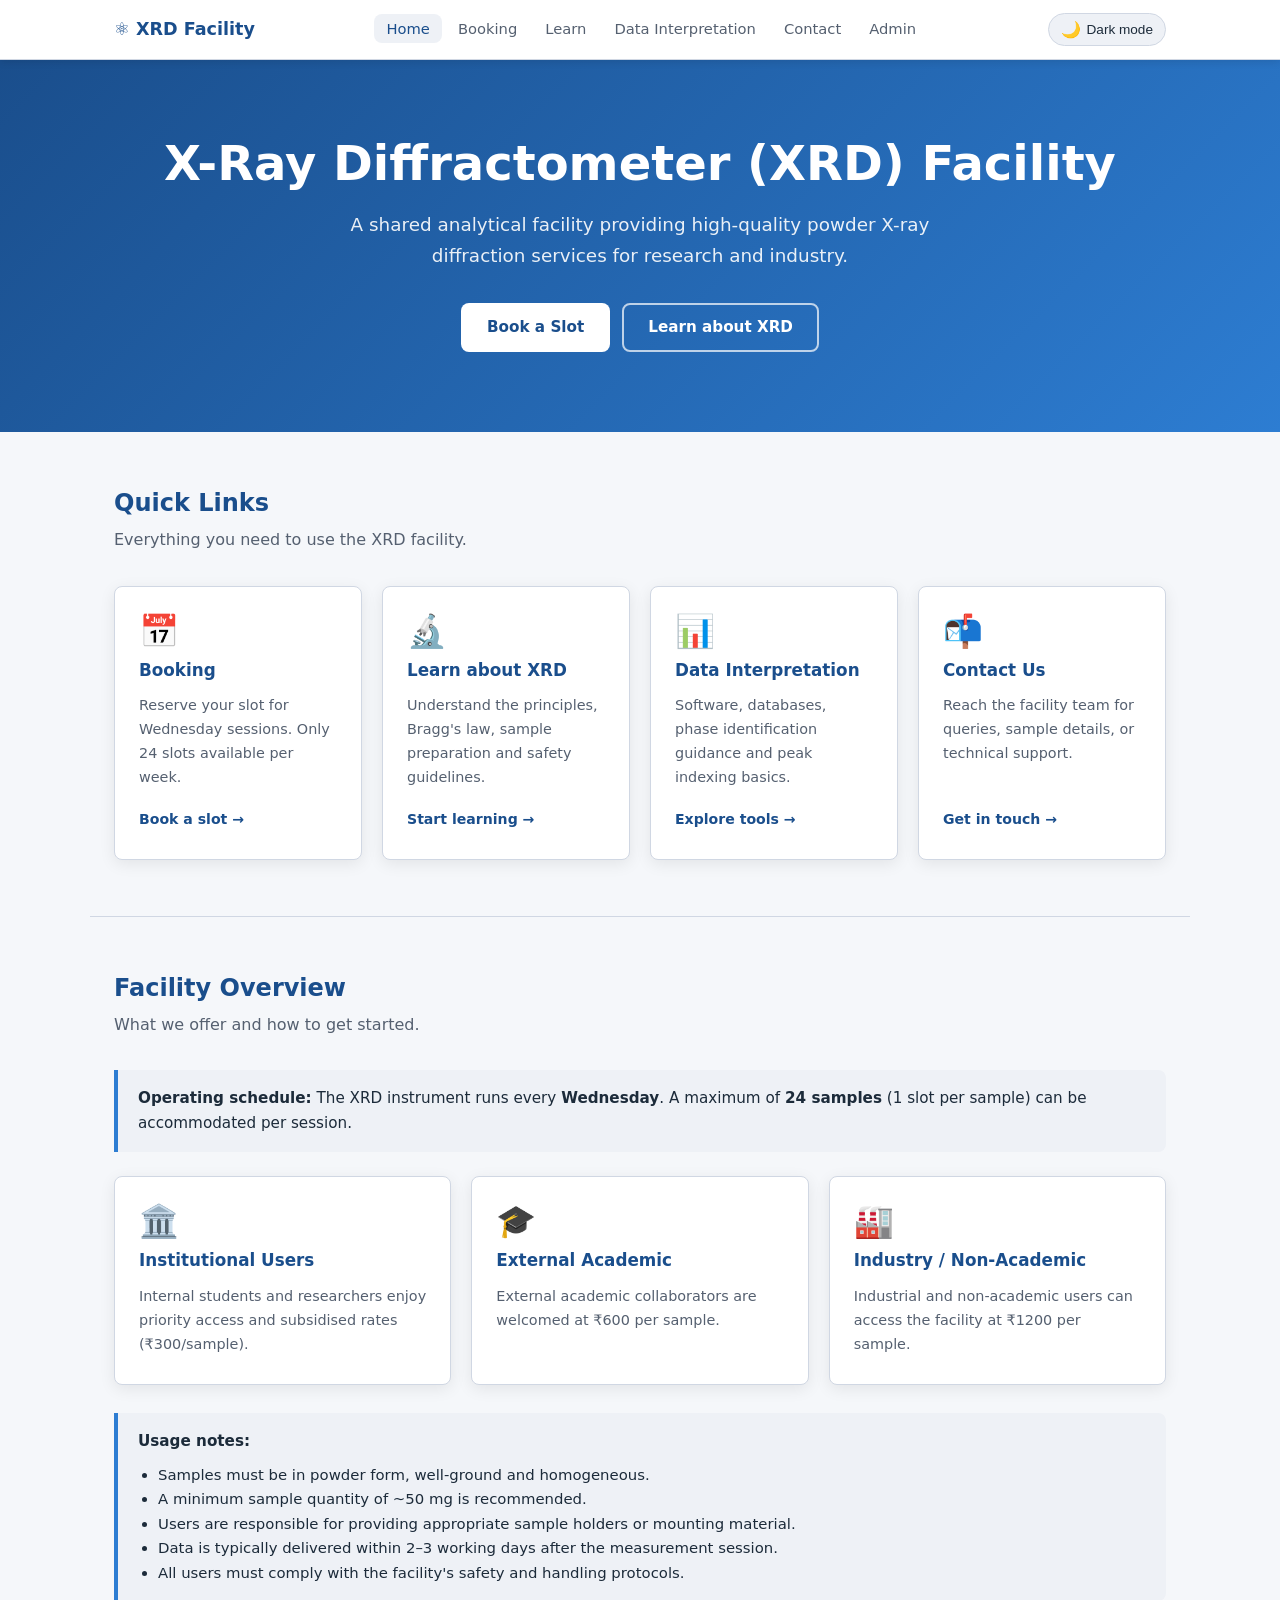
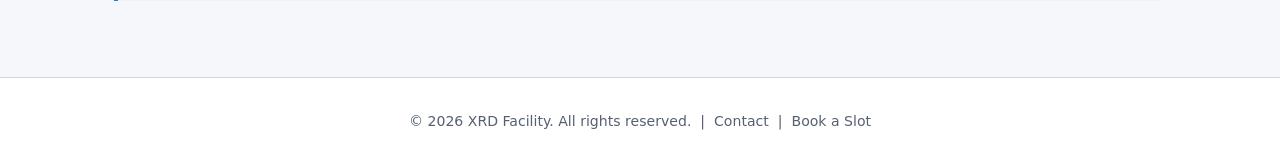
==== index.html @ 0a13ccc2 "Implement admin panel frontend foundation Co-authored-by: metafacility <262392971+metafacility@users" ====
<!DOCTYPE html>
<html lang="en">
<head>
  <meta charset="UTF-8" />
  <meta name="viewport" content="width=device-width, initial-scale=1.0" />
  <title>XRD Facility</title>
  <meta name="description" content="X-Ray Diffractometer (XRD) Facility – official portal for booking, learning, data interpretation, and contact." />
  <link rel="stylesheet" href="assets/styles.css" />
  <script src="assets/main.js"></script>
</head>
<body>

  <a class="skip-link" href="#main-content">Skip to main content</a>

  <!-- Navigation -->
  <nav class="site-nav" aria-label="Main navigation">
    <div class="nav-inner">
      <a class="nav-brand" href="index.html">⚛ XRD Facility</a>
      <ul class="nav-links" id="nav-links" role="list">
        <li><a href="index.html">Home</a></li>
        <li><a href="booking.html">Booking</a></li>
        <li><a href="learn.html">Learn</a></li>
        <li><a href="data.html">Data Interpretation</a></li>
        <li><a href="contact.html">Contact</a></li>
        <li><a href="admin.html">Admin</a></li>
      </ul>
      <button class="theme-toggle" id="theme-toggle" aria-label="Switch to dark mode">
        <span class="icon" aria-hidden="true">🌙</span>
        <span class="label">Dark mode</span>
      </button>
      <button class="nav-hamburger" id="nav-hamburger" aria-controls="nav-links" aria-expanded="false" aria-label="Open navigation menu">☰</button>
    </div>
  </nav>

  <!-- Hero / Home banner -->
  <header class="hero">
    <h1 id="hero-title">X-Ray Diffractometer (XRD) Facility</h1>
    <p id="hero-subtitle">A shared analytical facility providing high-quality powder X-ray diffraction services for research and industry.</p>
    <div class="hero-buttons">
      <a class="btn btn-primary" href="booking.html">Book a Slot</a>
      <a class="btn btn-outline" href="learn.html">Learn about XRD</a>
    </div>
  </header>

  <main id="main-content" class="page-main">

    <!-- Quick links -->
    <section class="section" aria-labelledby="quick-links-heading">
      <h2 class="section-title" id="quick-links-heading">Quick Links</h2>
      <p class="section-subtitle">Everything you need to use the XRD facility.</p>
      <div class="cards-grid">
        <div class="card">
          <div class="card-icon" aria-hidden="true">📅</div>
          <div class="card-title">Booking</div>
          <div class="card-desc">Reserve your slot for Wednesday sessions. Only 24 slots available per week.</div>
          <a class="card-link" href="booking.html">Book a slot →</a>
        </div>
        <div class="card">
          <div class="card-icon" aria-hidden="true">🔬</div>
          <div class="card-title">Learn about XRD</div>
          <div class="card-desc">Understand the principles, Bragg's law, sample preparation and safety guidelines.</div>
          <a class="card-link" href="learn.html">Start learning →</a>
        </div>
        <div class="card">
          <div class="card-icon" aria-hidden="true">📊</div>
          <div class="card-title">Data Interpretation</div>
          <div class="card-desc">Software, databases, phase identification guidance and peak indexing basics.</div>
          <a class="card-link" href="data.html">Explore tools →</a>
        </div>
        <div class="card">
          <div class="card-icon" aria-hidden="true">📬</div>
          <div class="card-title">Contact Us</div>
          <div class="card-desc">Reach the facility team for queries, sample details, or technical support.</div>
          <a class="card-link" href="contact.html">Get in touch →</a>
        </div>
      </div>
    </section>

    <!-- Facility overview -->
    <section class="section" aria-labelledby="overview-heading">
      <h2 class="section-title" id="overview-heading">Facility Overview</h2>
      <p class="section-subtitle">What we offer and how to get started.</p>

      <div class="info-box">
        <strong>Operating schedule:</strong> The XRD instrument runs every <strong>Wednesday</strong>. A maximum of <strong>24 samples</strong> (1 slot per sample) can be accommodated per session.
      </div>

      <div class="cards-grid" style="margin-top:24px;">
        <div class="card">
          <div class="card-icon" aria-hidden="true">🏛️</div>
          <div class="card-title">Institutional Users</div>
          <div class="card-desc">Internal students and researchers enjoy priority access and subsidised rates (₹300/sample).</div>
        </div>
        <div class="card">
          <div class="card-icon" aria-hidden="true">🎓</div>
          <div class="card-title">External Academic</div>
          <div class="card-desc">External academic collaborators are welcomed at ₹600 per sample.</div>
        </div>
        <div class="card">
          <div class="card-icon" aria-hidden="true">🏭</div>
          <div class="card-title">Industry / Non-Academic</div>
          <div class="card-desc">Industrial and non-academic users can access the facility at ₹1200 per sample.</div>
        </div>
      </div>

      <div class="info-box" style="margin-top:28px;">
        <strong>Usage notes:</strong>
        <ul style="list-style:disc;padding-left:20px;margin-top:8px;font-size:0.93rem;">
          <li>Samples must be in powder form, well-ground and homogeneous.</li>
          <li>A minimum sample quantity of ~50 mg is recommended.</li>
          <li>Users are responsible for providing appropriate sample holders or mounting material.</li>
          <li>Data is typically delivered within 2–3 working days after the measurement session.</li>
          <li>All users must comply with the facility's safety and handling protocols.</li>
        </ul>
      </div>
    </section>

  </main>

  <!-- Footer -->
  <footer class="site-footer">
    <p>© <span id="footer-year"></span> <span data-site-name>XRD Facility</span>. All rights reserved. &nbsp;|&nbsp;
      <a href="contact.html">Contact</a> &nbsp;|&nbsp;
      <a href="booking.html">Book a Slot</a>
    </p>
    <script>document.getElementById('footer-year').textContent = new Date().getFullYear();</script>
  </footer>

</body>
</html>
---- assets/styles.css ----
/* ============================================================
   XRD Facility – Shared Stylesheet
   Light/Dark mode via [data-theme="dark"] on <html>
   ============================================================ */

/* ---------- CSS custom properties ---------- */
:root {
  --color-bg: #f5f7fa;
  --color-surface: #ffffff;
  --color-surface-alt: #eef1f6;
  --color-border: #d0d7e3;
  --color-primary: #1a4e8c;
  --color-primary-hover: #153e70;
  --color-accent: #2d7dd2;
  --color-text: #1c2b3a;
  --color-text-muted: #556070;
  --color-link: #1a4e8c;
  --color-success: #2e7d32;
  --color-warning: #e65100;
  --color-danger: #c62828;
  --color-success-bg: #e8f5e9;
  --color-warning-bg: #fff3e0;
  --color-danger-bg: #ffebee;
  --radius: 8px;
  --shadow: 0 2px 8px rgba(0, 0, 0, 0.10);
  --shadow-card: 0 4px 16px rgba(0, 0, 0, 0.08);
  --nav-height: 60px;
  --font-sans: 'Segoe UI', system-ui, -apple-system, sans-serif;
  --transition: 0.2s ease;
}

[data-theme="dark"] {
  --color-bg: #0f1923;
  --color-surface: #1a2535;
  --color-surface-alt: #243040;
  --color-border: #2e3e52;
  --color-primary: #4d8fd4;
  --color-primary-hover: #6aa5e0;
  --color-accent: #5ba0e0;
  --color-text: #e0e8f4;
  --color-text-muted: #8ea5be;
  --color-link: #5ba0e0;
  --color-success: #66bb6a;
  --color-warning: #ffa726;
  --color-danger: #ef5350;
  --color-success-bg: #1b3a1c;
  --color-warning-bg: #3a2400;
  --color-danger-bg: #3a1010;
  --shadow: 0 2px 8px rgba(0, 0, 0, 0.4);
  --shadow-card: 0 4px 16px rgba(0, 0, 0, 0.35);
}

/* ---------- Reset & base ---------- */
*, *::before, *::after {
  box-sizing: border-box;
  margin: 0;
  padding: 0;
}

html {
  scroll-behavior: smooth;
  font-size: 16px;
}

body {
  font-family: var(--font-sans);
  background: var(--color-bg);
  color: var(--color-text);
  line-height: 1.65;
  transition: background var(--transition), color var(--transition);
  min-height: 100vh;
  display: flex;
  flex-direction: column;
}

a {
  color: var(--color-link);
  text-decoration: none;
}
a:hover,
a:focus {
  text-decoration: underline;
  outline: 2px solid var(--color-accent);
  outline-offset: 2px;
  border-radius: 2px;
}

img {
  max-width: 100%;
  display: block;
}

h1, h2, h3, h4 {
  line-height: 1.3;
  color: var(--color-text);
}

ul { list-style: none; }

/* ---------- Skip link (accessibility) ---------- */
.skip-link {
  position: absolute;
  top: -999px;
  left: 8px;
  background: var(--color-primary);
  color: #fff;
  padding: 8px 16px;
  border-radius: 0 0 var(--radius) var(--radius);
  z-index: 9999;
  font-size: 0.9rem;
}
.skip-link:focus {
  top: 0;
}

/* ---------- Navigation ---------- */
.site-nav {
  position: sticky;
  top: 0;
  z-index: 100;
  background: var(--color-surface);
  border-bottom: 1px solid var(--color-border);
  box-shadow: var(--shadow);
  height: var(--nav-height);
}

.nav-inner {
  max-width: 1100px;
  margin: 0 auto;
  padding: 0 24px;
  height: 100%;
  display: flex;
  align-items: center;
  justify-content: space-between;
  gap: 16px;
}

.nav-brand {
  font-size: 1.1rem;
  font-weight: 700;
  color: var(--color-primary);
  white-space: nowrap;
  flex-shrink: 0;
}
.nav-brand:hover { text-decoration: none; }

.nav-links {
  display: flex;
  gap: 4px;
  align-items: center;
  flex-wrap: wrap;
}

.nav-links a {
  padding: 6px 12px;
  border-radius: var(--radius);
  font-size: 0.92rem;
  font-weight: 500;
  color: var(--color-text-muted);
  transition: background var(--transition), color var(--transition);
}
.nav-links a:hover,
.nav-links a.active {
  background: var(--color-surface-alt);
  color: var(--color-primary);
  text-decoration: none;
}
.nav-links a:focus {
  outline: 2px solid var(--color-accent);
  outline-offset: 2px;
}

/* Theme toggle button */
.theme-toggle {
  background: var(--color-surface-alt);
  border: 1px solid var(--color-border);
  border-radius: 20px;
  padding: 6px 12px;
  cursor: pointer;
  font-size: 0.85rem;
  color: var(--color-text);
  display: flex;
  align-items: center;
  gap: 6px;
  transition: background var(--transition), border-color var(--transition);
  white-space: nowrap;
  flex-shrink: 0;
}
.theme-toggle:hover {
  background: var(--color-border);
}
.theme-toggle:focus {
  outline: 2px solid var(--color-accent);
  outline-offset: 2px;
}
.theme-toggle .icon { font-size: 1rem; }

/* Hamburger (mobile) */
.nav-hamburger {
  display: none;
  background: none;
  border: none;
  cursor: pointer;
  padding: 8px;
  color: var(--color-text);
  font-size: 1.4rem;
}
.nav-hamburger:focus {
  outline: 2px solid var(--color-accent);
  outline-offset: 2px;
}

/* ---------- Main content wrapper ---------- */
.page-main {
  flex: 1;
}

/* ---------- Page header band ---------- */
.page-header {
  background: linear-gradient(135deg, var(--color-primary) 0%, var(--color-accent) 100%);
  color: #fff;
  padding: 48px 24px;
  text-align: center;
}
.page-header h1 {
  color: #fff;
  font-size: clamp(1.6rem, 4vw, 2.4rem);
  margin-bottom: 10px;
}
.page-header p {
  font-size: 1.05rem;
  opacity: 0.9;
  max-width: 600px;
  margin: 0 auto;
}

/* ---------- Hero (Home page) ---------- */
.hero {
  background: linear-gradient(135deg, var(--color-primary) 0%, var(--color-accent) 100%);
  color: #fff;
  padding: 72px 24px 80px;
  text-align: center;
}
.hero h1 {
  color: #fff;
  font-size: clamp(1.8rem, 5vw, 3rem);
  margin-bottom: 16px;
}
.hero p {
  font-size: 1.15rem;
  opacity: 0.9;
  max-width: 640px;
  margin: 0 auto 32px;
}
.hero-buttons {
  display: flex;
  gap: 12px;
  justify-content: center;
  flex-wrap: wrap;
}

/* ---------- Buttons ---------- */
.btn {
  display: inline-flex;
  align-items: center;
  gap: 6px;
  padding: 10px 24px;
  border-radius: var(--radius);
  font-size: 0.95rem;
  font-weight: 600;
  cursor: pointer;
  border: 2px solid transparent;
  transition: background var(--transition), color var(--transition), transform 0.1s;
  text-decoration: none;
}
.btn:hover { transform: translateY(-1px); text-decoration: none; }
.btn:focus {
  outline: 2px solid var(--color-accent);
  outline-offset: 3px;
}

.btn-primary {
  background: #fff;
  color: var(--color-primary);
}
.btn-primary:hover { background: #e8f0fe; }

.btn-outline {
  background: transparent;
  color: #fff;
  border-color: rgba(255, 255, 255, 0.7);
}
.btn-outline:hover { background: rgba(255, 255, 255, 0.1); }

.btn-action {
  background: var(--color-primary);
  color: #fff;
}
.btn-action:hover { background: var(--color-primary-hover); }

.btn-disabled {
  background: var(--color-surface-alt);
  border: 1px solid var(--color-border);
  color: var(--color-text-muted);
  cursor: not-allowed;
}

.btn-sm {
  padding: 6px 16px;
  font-size: 0.88rem;
}

/* ---------- Container ---------- */
.container {
  max-width: 1100px;
  margin: 0 auto;
  padding: 0 24px;
}

.section {
  padding: 56px 24px;
  max-width: 1100px;
  margin: 0 auto;
}

.section + .section {
  border-top: 1px solid var(--color-border);
}

.section-title {
  font-size: 1.5rem;
  font-weight: 700;
  margin-bottom: 8px;
  color: var(--color-primary);
}
.section-subtitle {
  color: var(--color-text-muted);
  margin-bottom: 32px;
  font-size: 1rem;
}

/* ---------- Cards grid ---------- */
.cards-grid {
  display: grid;
  grid-template-columns: repeat(auto-fit, minmax(220px, 1fr));
  gap: 20px;
}

.card {
  background: var(--color-surface);
  border: 1px solid var(--color-border);
  border-radius: var(--radius);
  padding: 28px 24px;
  box-shadow: var(--shadow-card);
  transition: transform var(--transition), box-shadow var(--transition);
  display: flex;
  flex-direction: column;
  gap: 10px;
}
.card:hover {
  transform: translateY(-3px);
  box-shadow: 0 8px 24px rgba(0,0,0,0.12);
}

.card-icon {
  font-size: 2rem;
  line-height: 1;
}
.card-title {
  font-size: 1.05rem;
  font-weight: 700;
  color: var(--color-primary);
}
.card-desc {
  font-size: 0.9rem;
  color: var(--color-text-muted);
  flex: 1;
}
.card a.card-link {
  display: inline-flex;
  align-items: center;
  gap: 4px;
  font-size: 0.88rem;
  font-weight: 600;
  color: var(--color-primary);
  margin-top: 8px;
}
.card a.card-link:hover { text-decoration: underline; }

/* ---------- Info box ---------- */
.info-box {
  background: var(--color-surface-alt);
  border-left: 4px solid var(--color-accent);
  border-radius: 0 var(--radius) var(--radius) 0;
  padding: 16px 20px;
  margin: 20px 0;
  font-size: 0.95rem;
}

/* ---------- Booking page ---------- */
.availability-grid {
  display: grid;
  grid-template-columns: repeat(auto-fit, minmax(280px, 1fr));
  gap: 20px;
  margin: 24px 0;
}

.slot-card {
  background: var(--color-surface);
  border: 1px solid var(--color-border);
  border-radius: var(--radius);
  padding: 24px;
  box-shadow: var(--shadow-card);
}
.slot-card-date {
  font-size: 1.1rem;
  font-weight: 700;
  margin-bottom: 4px;
}
.slot-card-weekday {
  font-size: 0.85rem;
  color: var(--color-text-muted);
  margin-bottom: 16px;
}
.slot-indicator {
  display: flex;
  align-items: center;
  gap: 10px;
  margin-bottom: 12px;
}
.slot-badge {
  display: inline-block;
  padding: 4px 10px;
  border-radius: 12px;
  font-size: 0.82rem;
  font-weight: 700;
  text-transform: uppercase;
  letter-spacing: 0.04em;
}
.slot-badge.green  { background: var(--color-success-bg); color: var(--color-success); }
.slot-badge.yellow { background: var(--color-warning-bg); color: var(--color-warning); }
.slot-badge.red    { background: var(--color-danger-bg);  color: var(--color-danger);  }

.slot-bar-track {
  height: 8px;
  background: var(--color-surface-alt);
  border-radius: 4px;
  overflow: hidden;
  margin-bottom: 6px;
}
.slot-bar-fill {
  height: 100%;
  border-radius: 4px;
  transition: width 0.4s ease;
}
.slot-bar-fill.green  { background: var(--color-success); }
.slot-bar-fill.yellow { background: var(--color-warning); }
.slot-bar-fill.red    { background: var(--color-danger);  }

.slot-count {
  font-size: 0.88rem;
  color: var(--color-text-muted);
  margin-bottom: 16px;
}

.slot-note {
  font-size: 0.84rem;
  color: var(--color-text-muted);
  margin-bottom: 12px;
}

/* Pricing table */
.pricing-table {
  width: 100%;
  border-collapse: collapse;
  font-size: 0.95rem;
  margin-top: 16px;
}
.pricing-table th,
.pricing-table td {
  padding: 10px 14px;
  text-align: left;
  border-bottom: 1px solid var(--color-border);
}
.pricing-table th {
  background: var(--color-surface-alt);
  font-weight: 600;
  color: var(--color-primary);
}
.pricing-table tr:last-child td { border-bottom: none; }
.pricing-table tr:hover td { background: var(--color-surface-alt); }

/* ---------- Accordion (Learn page) ---------- */
.accordion {
  border: 1px solid var(--color-border);
  border-radius: var(--radius);
  overflow: hidden;
  margin-bottom: 12px;
  background: var(--color-surface);
}
.accordion-header {
  width: 100%;
  background: none;
  border: none;
  padding: 16px 20px;
  display: flex;
  align-items: center;
  justify-content: space-between;
  cursor: pointer;
  font-size: 1rem;
  font-weight: 600;
  color: var(--color-text);
  text-align: left;
  transition: background var(--transition);
}
.accordion-header:hover {
  background: var(--color-surface-alt);
}
.accordion-header:focus {
  outline: 2px solid var(--color-accent);
  outline-offset: -2px;
}
.accordion-icon {
  font-size: 0.85rem;
  transition: transform 0.25s;
  flex-shrink: 0;
}
.accordion[open] .accordion-icon {
  transform: rotate(180deg);
}
.accordion-body {
  padding: 0 20px 20px;
  font-size: 0.95rem;
  line-height: 1.7;
}
.accordion-body p + p { margin-top: 10px; }
.accordion-body ul {
  list-style: disc;
  padding-left: 20px;
  margin-top: 8px;
}
.accordion-body ul li { margin-bottom: 4px; }

/* details/summary native accordion */
details.accordion > summary {
  list-style: none;
  cursor: pointer;
}
details.accordion > summary::-webkit-details-marker { display: none; }

/* ---------- Content sections (Data Interpretation, etc.) ---------- */
.content-section {
  background: var(--color-surface);
  border: 1px solid var(--color-border);
  border-radius: var(--radius);
  padding: 28px;
  margin-bottom: 20px;
  box-shadow: var(--shadow-card);
}
.content-section h3 {
  font-size: 1.1rem;
  color: var(--color-primary);
  margin-bottom: 12px;
}
.content-section ul {
  list-style: disc;
  padding-left: 20px;
}
.content-section ul li {
  margin-bottom: 6px;
  font-size: 0.95rem;
}
.content-section p {
  font-size: 0.95rem;
  margin-bottom: 8px;
}

/* Tag/pill */
.tag {
  display: inline-block;
  background: var(--color-surface-alt);
  border: 1px solid var(--color-border);
  border-radius: 20px;
  padding: 3px 10px;
  font-size: 0.82rem;
  color: var(--color-text-muted);
  margin: 2px 3px;
}

/* ---------- Contact page ---------- */
.contact-grid {
  display: grid;
  grid-template-columns: 1fr 1fr;
  gap: 32px;
}
@media (max-width: 680px) {
  .contact-grid { grid-template-columns: 1fr; }
}

.contact-info-block {
  background: var(--color-surface);
  border: 1px solid var(--color-border);
  border-radius: var(--radius);
  padding: 28px;
  box-shadow: var(--shadow-card);
}
.contact-info-block h3 {
  font-size: 1.05rem;
  font-weight: 700;
  color: var(--color-primary);
  margin-bottom: 16px;
  display: flex;
  align-items: center;
  gap: 8px;
}
.contact-info-block dl { font-size: 0.93rem; }
.contact-info-block dt {
  font-weight: 600;
  color: var(--color-text-muted);
  margin-top: 10px;
}
.contact-info-block dd { margin: 2px 0 0 0; }

/* Contact form */
.contact-form {
  background: var(--color-surface);
  border: 1px solid var(--color-border);
  border-radius: var(--radius);
  padding: 28px;
  box-shadow: var(--shadow-card);
}
.contact-form h3 {
  font-size: 1.05rem;
  font-weight: 700;
  color: var(--color-primary);
  margin-bottom: 20px;
}
.form-group {
  display: flex;
  flex-direction: column;
  gap: 4px;
  margin-bottom: 16px;
}
.form-group label {
  font-size: 0.88rem;
  font-weight: 600;
  color: var(--color-text-muted);
}
.form-group input,
.form-group select,
.form-group textarea {
  background: var(--color-bg);
  border: 1px solid var(--color-border);
  border-radius: var(--radius);
  padding: 9px 12px;
  font-size: 0.95rem;
  color: var(--color-text);
  font-family: var(--font-sans);
  transition: border-color var(--transition);
  width: 100%;
}
.form-group input:focus,
.form-group select:focus,
.form-group textarea:focus {
  outline: none;
  border-color: var(--color-accent);
  box-shadow: 0 0 0 3px rgba(45, 125, 210, 0.15);
}
.form-group textarea { resize: vertical; min-height: 110px; }
.form-notice {
  font-size: 0.82rem;
  color: var(--color-text-muted);
  margin-top: 8px;
}

/* ---------- Public announcement banner ---------- */
.site-notice {
  padding: 10px 16px;
  text-align: center;
  font-size: 0.9rem;
  font-weight: 600;
  border-bottom: 1px solid var(--color-border);
}
.site-notice.info {
  background: var(--color-surface-alt);
  color: var(--color-text);
}
.site-notice.warning {
  background: var(--color-warning-bg);
  color: var(--color-warning);
}
.site-notice.success {
  background: var(--color-success-bg);
  color: var(--color-success);
}

/* ---------- Admin panel ---------- */
.admin-card {
  background: var(--color-surface);
  border: 1px solid var(--color-border);
  border-radius: var(--radius);
  padding: 24px;
  box-shadow: var(--shadow-card);
  margin-bottom: 20px;
}
.admin-note {
  font-size: 0.85rem;
  color: var(--color-text-muted);
  margin-bottom: 16px;
}
.admin-form {
  display: flex;
  flex-direction: column;
  gap: 10px;
}
.admin-form input,
.admin-form textarea,
.admin-form select {
  background: var(--color-bg);
  border: 1px solid var(--color-border);
  border-radius: var(--radius);
  padding: 9px 12px;
  font-size: 0.92rem;
  color: var(--color-text);
  font-family: var(--font-sans);
}
.admin-form label {
  font-size: 0.88rem;
  font-weight: 600;
  color: var(--color-text-muted);
  display: flex;
  flex-direction: column;
  gap: 6px;
}
.admin-slot-row {
  border: 1px solid var(--color-border);
  border-radius: var(--radius);
  padding: 14px;
  margin-bottom: 12px;
  background: var(--color-bg);
}
.admin-slot-date {
  font-size: 0.92rem;
  font-weight: 700;
  color: var(--color-primary);
  margin-bottom: 10px;
}
.admin-actions {
  display: flex;
  gap: 10px;
  flex-wrap: wrap;
}
.admin-status {
  font-size: 0.85rem;
  margin-top: 10px;
  color: var(--color-success);
}
.admin-status.error {
  color: var(--color-danger);
}

/* ---------- Footer ---------- */
.site-footer {
  background: var(--color-surface);
  border-top: 1px solid var(--color-border);
  padding: 32px 24px;
  text-align: center;
  font-size: 0.88rem;
  color: var(--color-text-muted);
}
.site-footer a {
  color: var(--color-text-muted);
}
.site-footer a:hover { color: var(--color-primary); }

/* ---------- Utility ---------- */
.text-muted { color: var(--color-text-muted); }
.text-center { text-align: center; }
.mt-8  { margin-top: 8px; }
.mt-16 { margin-top: 16px; }
.mt-24 { margin-top: 24px; }
.mb-0  { margin-bottom: 0; }

/* ---------- Responsive ---------- */
@media (max-width: 768px) {
  .nav-links {
    display: none;
    position: absolute;
    top: var(--nav-height);
    left: 0; right: 0;
    background: var(--color-surface);
    border-bottom: 1px solid var(--color-border);
    flex-direction: column;
    padding: 12px 16px;
    box-shadow: var(--shadow);
  }
  .nav-links.open { display: flex; }
  .nav-hamburger { display: block; }

  .hero { padding: 48px 16px 56px; }
  .section { padding: 40px 16px; }
  .page-header { padding: 32px 16px; }
  .cards-grid { grid-template-columns: 1fr; }
  .availability-grid { grid-template-columns: 1fr; }
}
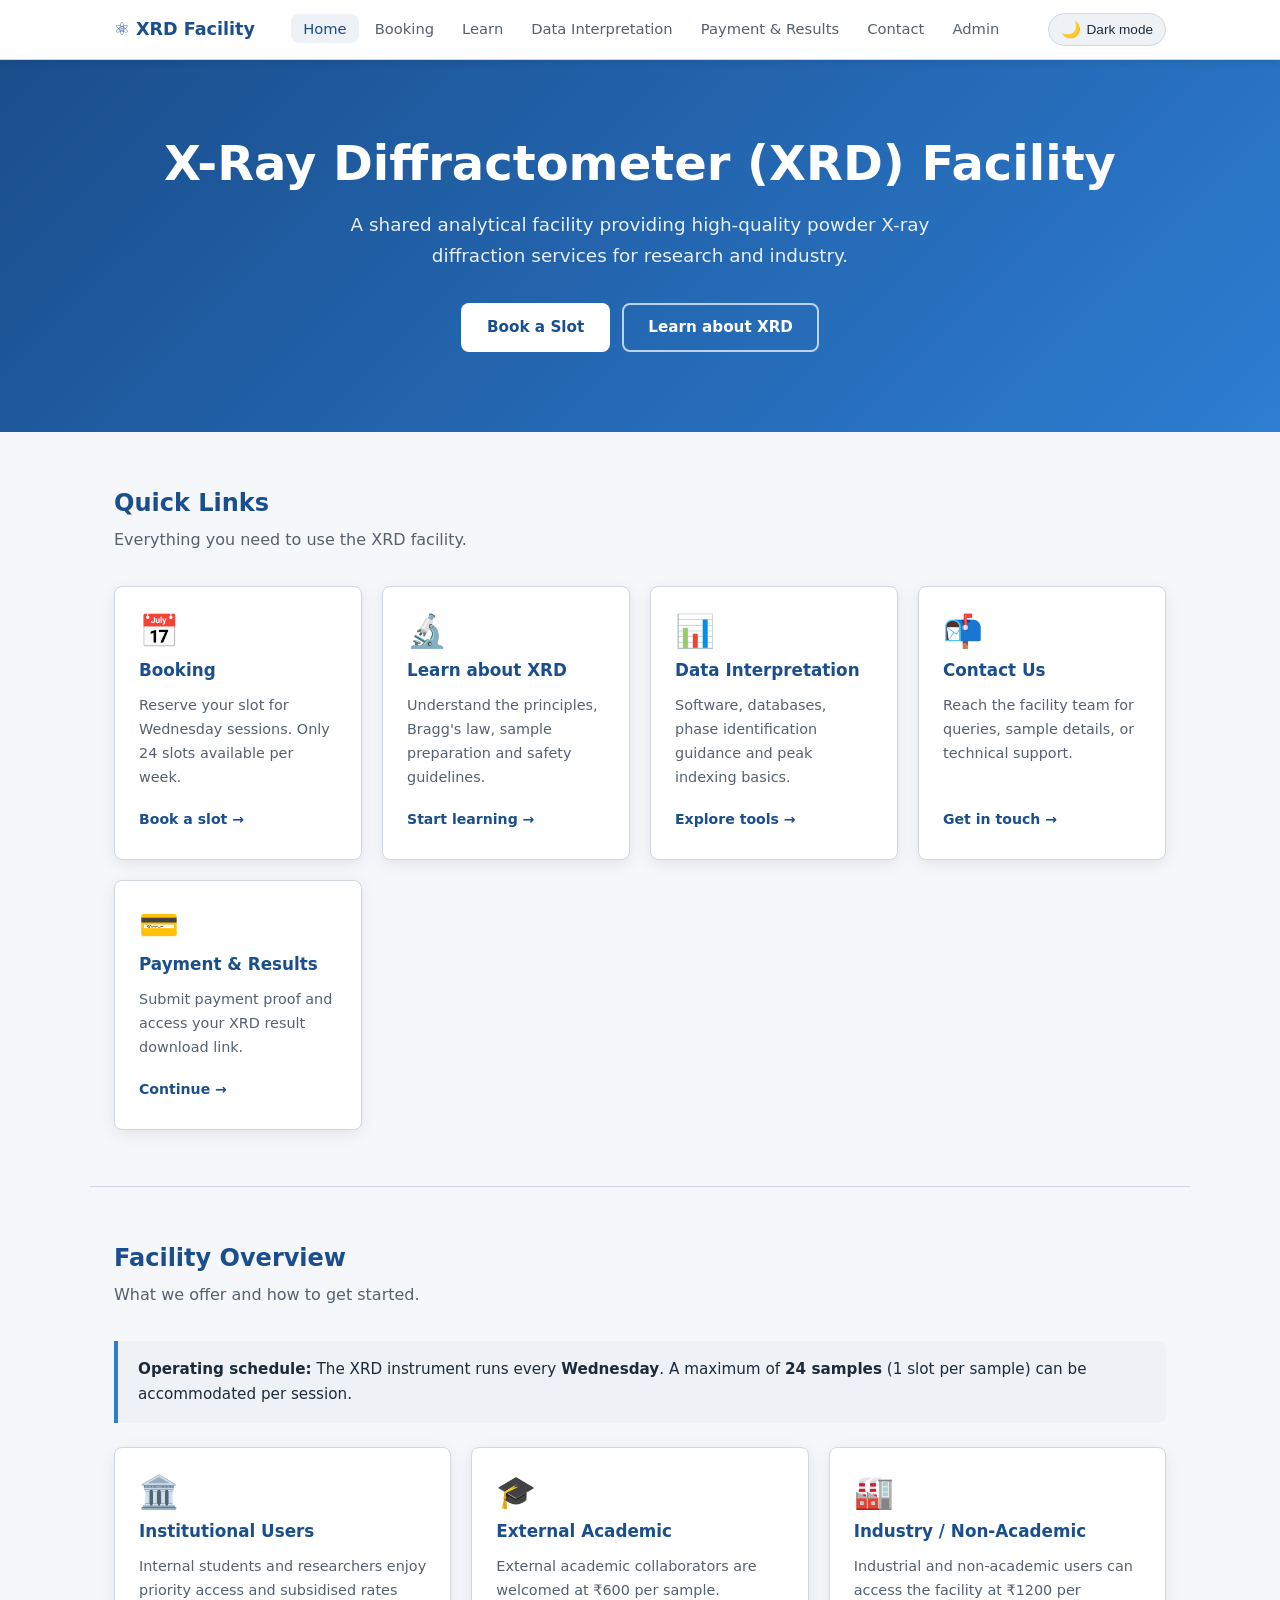
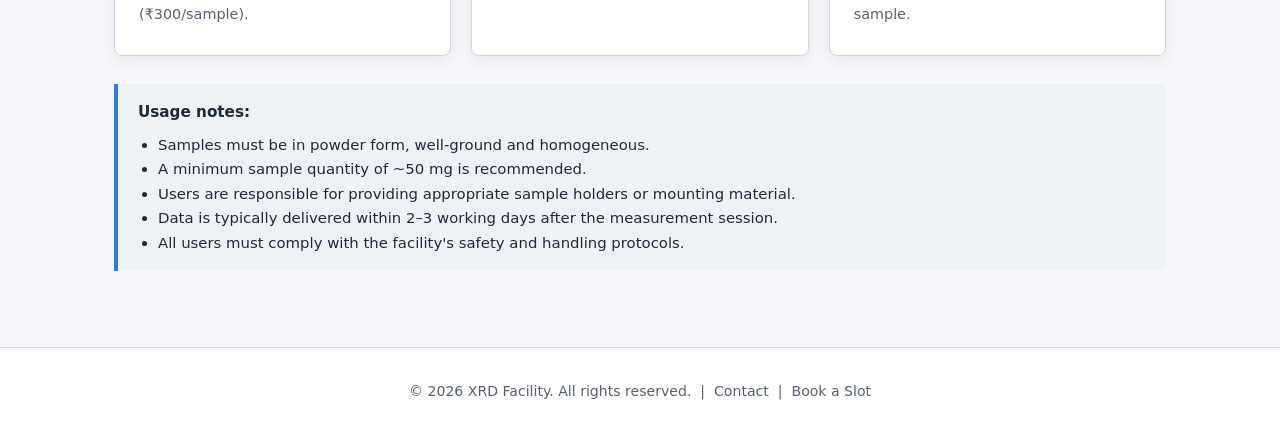
==== commit 6df5bedc: "Add payment and result redirect foundation Co-authored-by: metafacility <262392971+metafacility@user" ====
--- a/index.html
+++ b/index.html
@@ -21,6 +21,7 @@
         <li><a href="booking.html">Booking</a></li>
         <li><a href="learn.html">Learn</a></li>
         <li><a href="data.html">Data Interpretation</a></li>
+        <li><a href="payment.html">Payment &amp; Results</a></li>
         <li><a href="contact.html">Contact</a></li>
         <li><a href="admin.html">Admin</a></li>
       </ul>
@@ -72,6 +73,12 @@
           <div class="card-title">Contact Us</div>
           <div class="card-desc">Reach the facility team for queries, sample details, or technical support.</div>
           <a class="card-link" href="contact.html">Get in touch →</a>
+        </div>
+        <div class="card">
+          <div class="card-icon" aria-hidden="true">💳</div>
+          <div class="card-title">Payment &amp; Results</div>
+          <div class="card-desc">Submit payment proof and access your XRD result download link.</div>
+          <a class="card-link" href="payment.html">Continue →</a>
         </div>
       </div>
     </section>
